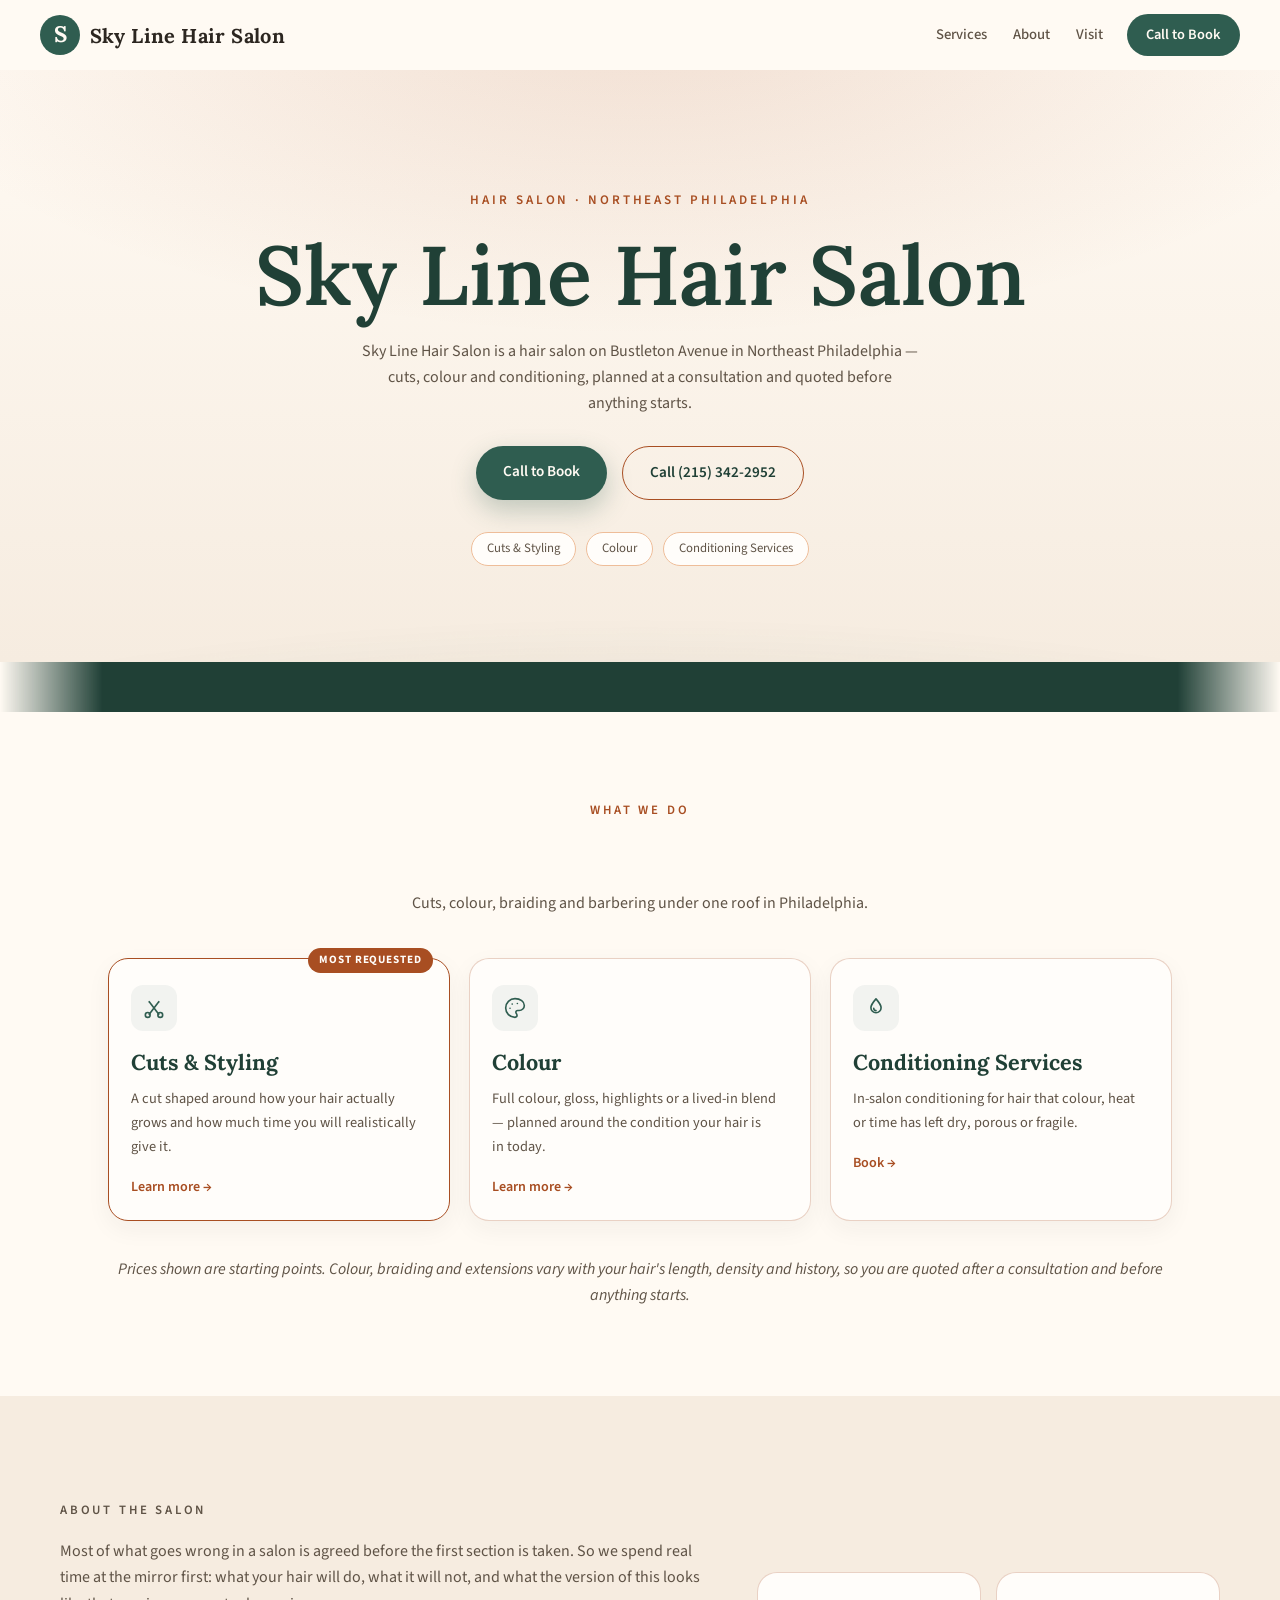
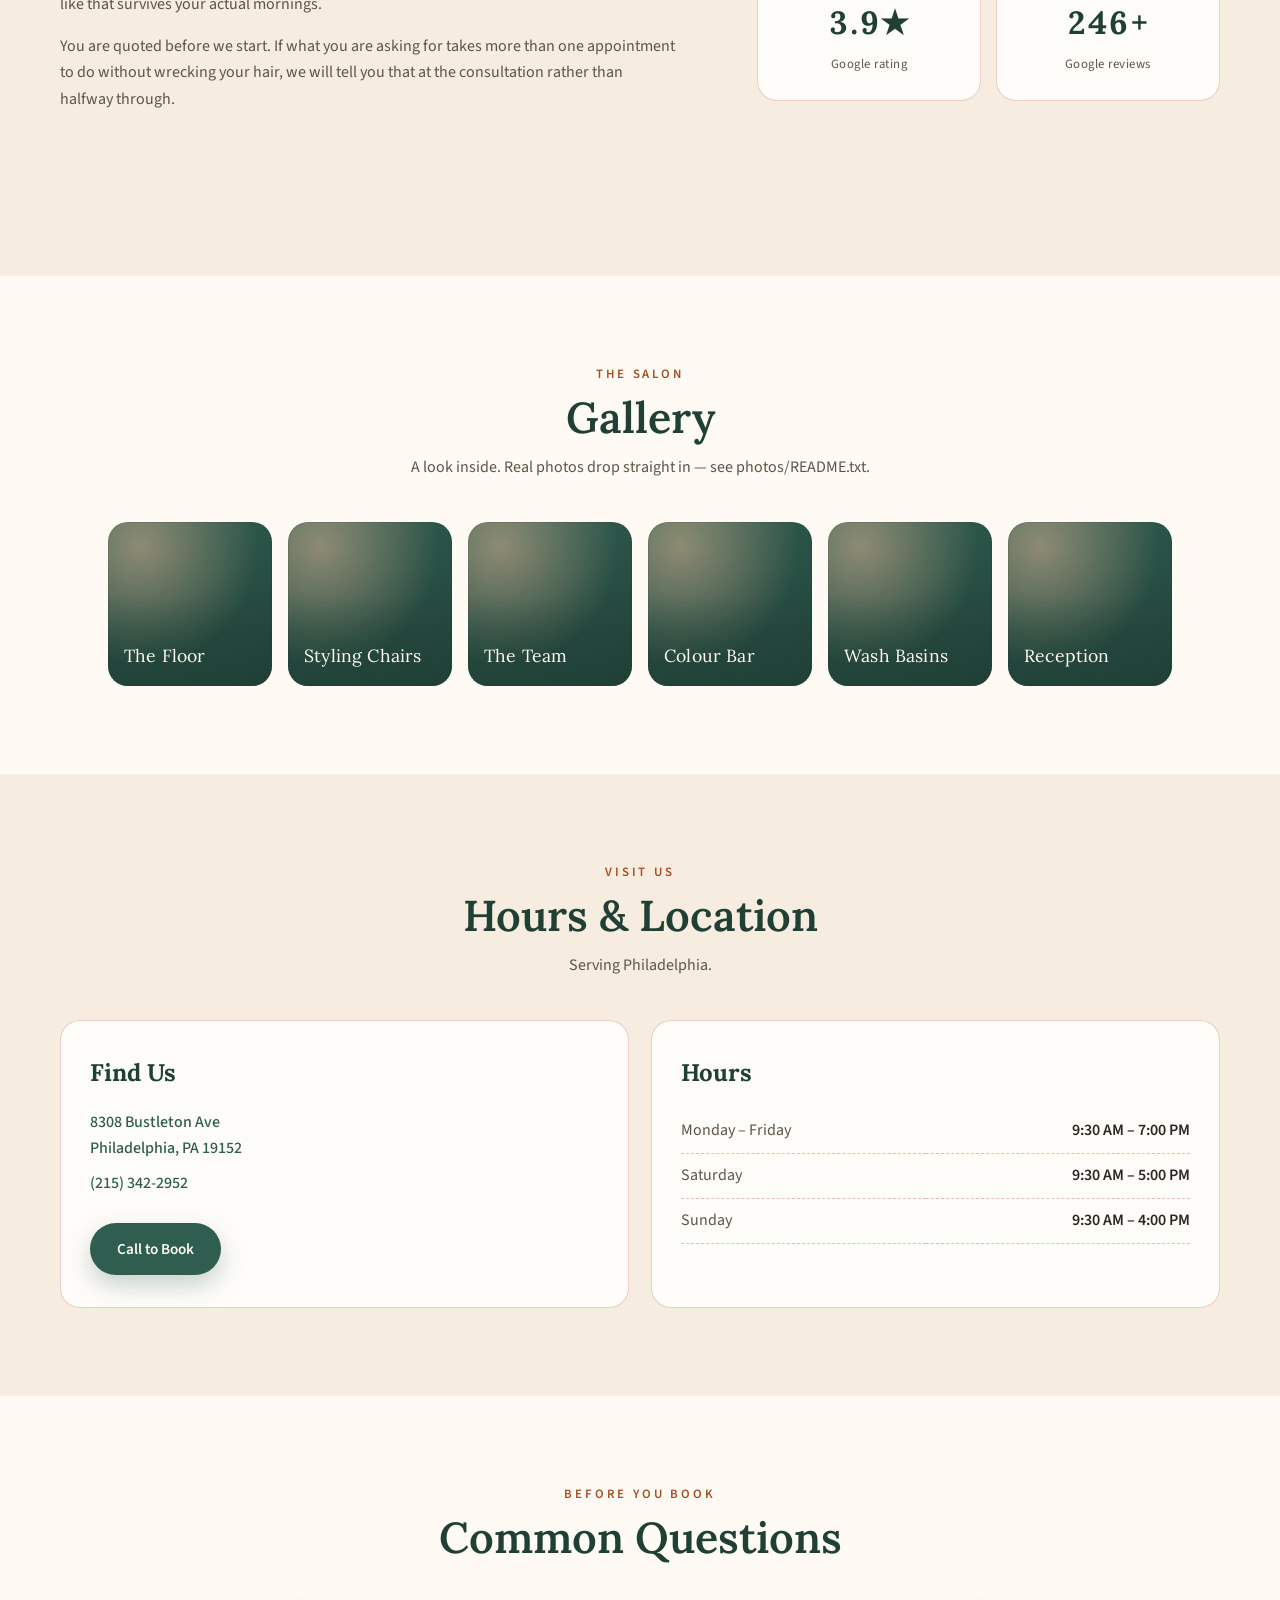
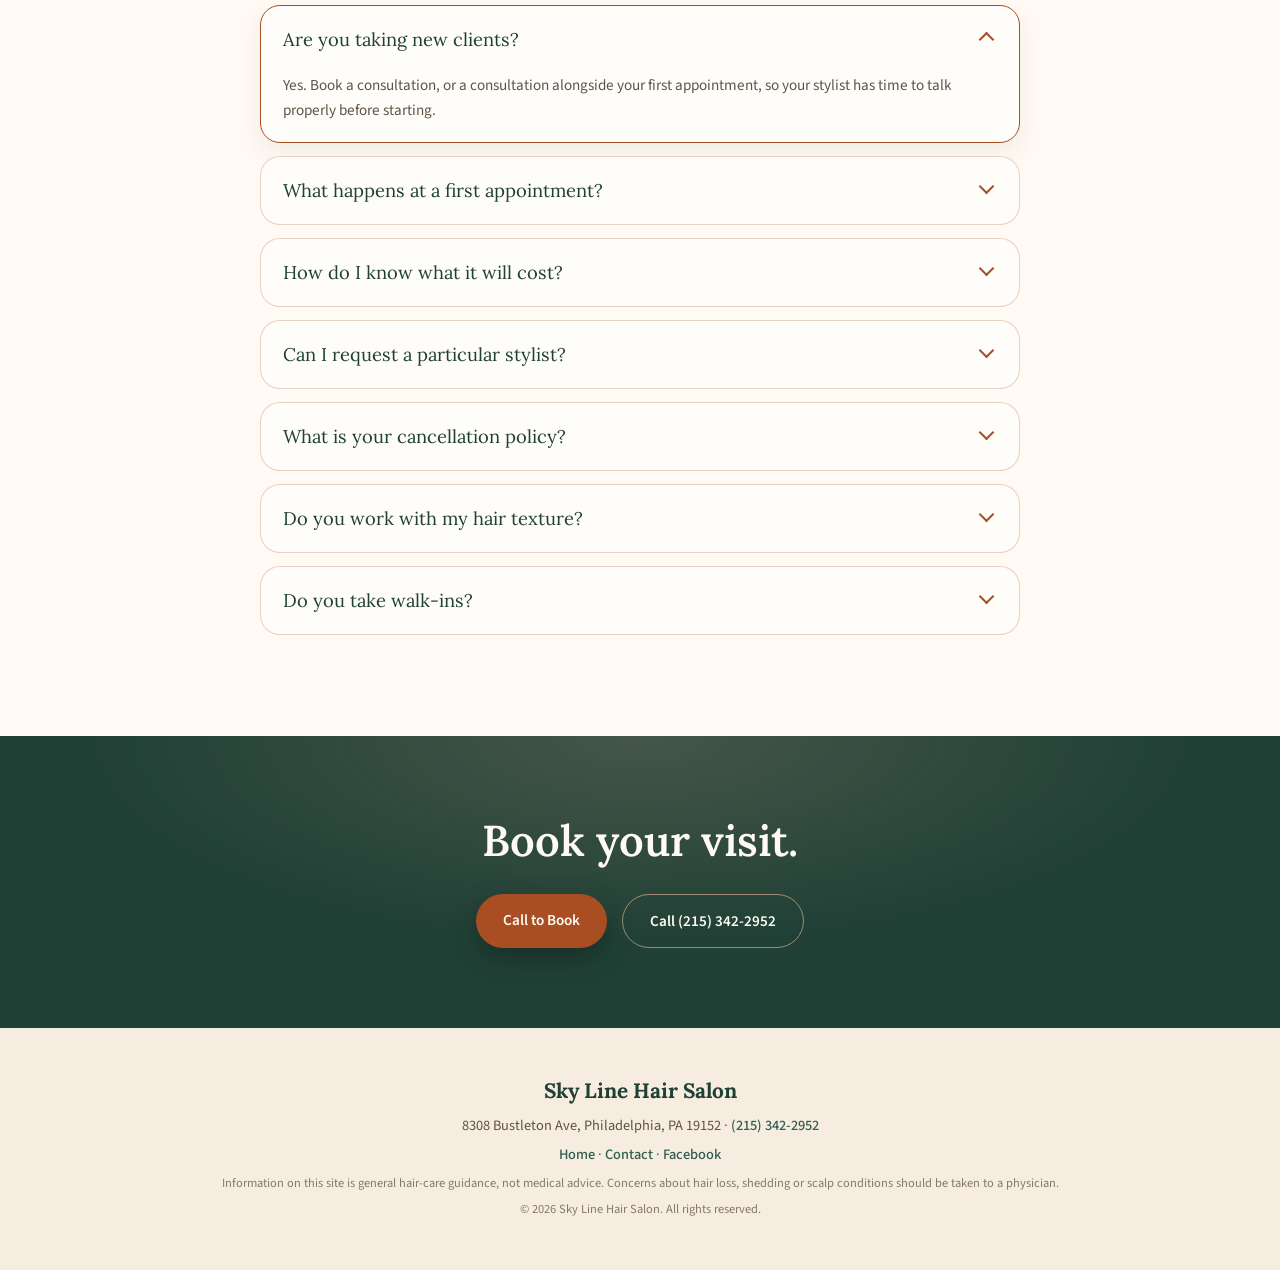
==== index.html @ 4eb21180 "site-factory: rebuild sky-line-hair-salon" ====
<!DOCTYPE html>
<html lang="en">
<head>
  <meta charset="UTF-8">
  <meta name="viewport" content="width=device-width, initial-scale=1.0">
  <meta name="description" content="Sky Line Hair Salon — hair salon in Philadelphia offering Cuts &amp; Styling, Colour, Conditioning Services. 8308 Bustleton Ave, Philadelphia. Call (215) 342-2952.">
  <meta name="robots" content="index,follow">
  <meta name="theme-color" content="#2f5d50">
  <link rel="canonical" href="https://telldakidd.github.io/sky-line-hair-salon/">
  <meta property="og:type" content="website">
  <meta property="og:site_name" content="Sky Line Hair Salon">
  <meta property="og:title" content="Sky Line Hair Salon | Hair Salon In Philadelphia">
  <meta property="og:description" content="Sky Line Hair Salon — hair salon in Philadelphia offering Cuts &amp; Styling, Colour, Conditioning Services. 8308 Bustleton Ave, Philadelphia. Call (215) 342-2952.">
  <meta property="og:url" content="https://telldakidd.github.io/sky-line-hair-salon/">
  <title>Sky Line Hair Salon | Hair Salon In Philadelphia</title>
  <link rel="preconnect" href="https://fonts.googleapis.com">
  <link rel="preconnect" href="https://fonts.gstatic.com" crossorigin>
  <link href="https://fonts.googleapis.com/css2?family=Lora:ital,wght@0,500;0,600;0,700;1,500&amp;family=Source+Sans+3:wght@400;500;600;700&amp;display=swap" rel="stylesheet">
  <link rel="stylesheet" href="styles.css">
  <script type="application/ld+json">{
  "@context": "https://schema.org",
  "@type": "HairSalon",
  "@id": "https://telldakidd.github.io/sky-line-hair-salon/#practice",
  "name": "Sky Line Hair Salon",
  "url": "https://telldakidd.github.io/sky-line-hair-salon/",
  "telephone": "(215) 342-2952",
  "priceRange": "$$",
  "currenciesAccepted": "USD",
  "address": {
    "@type": "PostalAddress",
    "streetAddress": "8308 Bustleton Ave",
    "addressLocality": "Philadelphia",
    "addressRegion": "PA",
    "postalCode": "19152",
    "addressCountry": "US"
  },
  "areaServed": [
    {
      "@type": "City",
      "name": "Philadelphia"
    }
  ],
  "openingHoursSpecification": [
    {
      "@type": "OpeningHoursSpecification",
      "dayOfWeek": [
        "Monday",
        "Tuesday",
        "Wednesday",
        "Thursday",
        "Friday"
      ],
      "opens": "09:30",
      "closes": "19:00"
    },
    {
      "@type": "OpeningHoursSpecification",
      "dayOfWeek": [
        "Saturday"
      ],
      "opens": "09:30",
      "closes": "17:00"
    },
    {
      "@type": "OpeningHoursSpecification",
      "dayOfWeek": [
        "Sunday"
      ],
      "opens": "09:30",
      "closes": "16:00"
    }
  ],
  "sameAs": [
    "https://www.facebook.com/SkyLineSalonLLC/"
  ],
  "hasOfferCatalog": {
    "@type": "OfferCatalog",
    "name": "Salon services",
    "itemListElement": [
      {
        "@type": "Offer",
        "itemOffered": {
          "@type": "Service",
          "name": "Cuts & Styling"
        }
      },
      {
        "@type": "Offer",
        "itemOffered": {
          "@type": "Service",
          "name": "Colour"
        }
      },
      {
        "@type": "Offer",
        "itemOffered": {
          "@type": "Service",
          "name": "Conditioning Services"
        }
      }
    ]
  },
  "paymentAccepted": "Cash, Credit Card"
}</script>
  <script type="application/ld+json">{
  "@context": "https://schema.org",
  "@type": "FAQPage",
  "mainEntity": [
    {
      "@type": "Question",
      "name": "Are you taking new clients?",
      "acceptedAnswer": {
        "@type": "Answer",
        "text": "Yes. Book a consultation, or a consultation alongside your first appointment, so your stylist has time to talk properly before starting."
      }
    },
    {
      "@type": "Question",
      "name": "What happens at a first appointment?",
      "acceptedAnswer": {
        "@type": "Answer",
        "text": "A consultation at the mirror before anything begins — your hair's history, what you want, what is realistic today versus across a plan, and the price. Then the service itself."
      }
    },
    {
      "@type": "Question",
      "name": "How do I know what it will cost?",
      "acceptedAnswer": {
        "@type": "Answer",
        "text": "You are quoted before the service starts, not after. Colour and extensions vary with your hair's length, density and history, which is why the quote comes after your stylist has seen it."
      }
    },
    {
      "@type": "Question",
      "name": "Can I request a particular stylist?",
      "acceptedAnswer": {
        "@type": "Answer",
        "text": "Yes, and please do. Tell us when you book. If your usual stylist is fully booked we will tell you rather than quietly move you to someone else."
      }
    },
    {
      "@type": "Question",
      "name": "What is your cancellation policy?",
      "acceptedAnswer": {
        "@type": "Answer",
        "text": "We ask for notice so the time can go to someone else — colour and braiding appointments hold a lot of hours. The specific window is confirmed when you book."
      }
    },
    {
      "@type": "Question",
      "name": "Do you work with my hair texture?",
      "acceptedAnswer": {
        "@type": "Answer",
        "text": "Tell us your texture when you book and we will match you with the right stylist for it. That is a more useful answer than a blanket yes."
      }
    },
    {
      "@type": "Question",
      "name": "Do you take walk-ins?",
      "acceptedAnswer": {
        "@type": "Answer",
        "text": "It depends on the day and the service. Booking is safest for anything longer than a cut; call and ask about walk-ins for today."
      }
    }
  ]
}</script>
</head>
<body id="top">

  <header class="site-header" data-header>
    <a class="brand" href="#top" aria-label="Sky Line Hair Salon home">
      <span class="brand-mark">S</span>
      <span class="brand-name">Sky Line Hair Salon</span>
    </a>
    <nav class="nav" data-nav aria-label="Primary navigation">
      <a href="#services">Services</a>
      <a href="#about">About</a>
      <a href="#visit">Visit</a>
    </nav>
    <a class="header-cta" href="tel:+12153422952">Call to Book</a>
    <button type="button" class="nav-toggle" data-nav-toggle aria-label="Toggle menu" aria-expanded="false">
      <span></span><span></span><span></span>
    </button>
  </header>

  <main>
    <!-- HERO -->
    <section class="hero">
      <div class="hero-glow" aria-hidden="true"></div>
      <div class="hero-inner hero-stagger">
        <p class="eyebrow">Hair Salon · Northeast Philadelphia</p>
        <h1 class="hero-title">Sky Line Hair Salon</h1>
        <p class="hero-tagline"></p>
        <p class="hero-copy">Sky Line Hair Salon is a hair salon on Bustleton Avenue in Northeast Philadelphia — cuts, colour and conditioning, planned at a consultation and quoted before anything starts.</p>
        <div class="hero-actions">
          <a class="button primary" href="tel:+12153422952">Call to Book</a>
          <a class="button secondary" href="tel:+12153422952">Call (215) 342-2952</a>
        </div>
        <ul class="hero-tags">
          <li>Cuts &amp; Styling</li>
          <li>Colour</li>
          <li>Conditioning Services</li>
        </ul>
      </div>
    </section>

    <div class="proof" aria-label="Highlights">
      <div class="proof-track">
      </div>
    </div>


    <!-- SERVICES -->
    <section class="section" id="services">
      <div class="section-head">
        <p class="kicker">What We Do</p>
        <h2>Services</h2>
        <p class="sub">Cuts, colour, braiding and barbering under one roof in Philadelphia.</p>
      </div>

      <div class="service-grid">
        <article class="service-card featured">
          <span class="tag">Most Requested</span>
          <span class="sc-icon" aria-hidden="true">
            <svg viewBox="0 0 24 24"><path d="M7.6 6.2 16.4 17.8"/><path d="M16.4 6.2 7.6 17.8"/><circle cx="6.2" cy="18.4" r="2.2"/><circle cx="17.8" cy="18.4" r="2.2"/></svg>
          </span>
          <h3>Cuts &amp; Styling</h3>
          <p>A cut shaped around how your hair actually grows and how much time you will realistically give it.</p>
          <a class="sc-book" href="cuts.html">Learn more &rarr;</a>
        </article>
        <article class="service-card">
          <span class="sc-icon" aria-hidden="true">
            <svg viewBox="0 0 24 24"><path d="M12 3.4a8.6 8.6 0 1 0 0 17.2c1.3 0 1.9-.9 1.9-1.8 0-1.3-1.1-1.8-1.1-2.9 0-.9.7-1.6 1.7-1.6h1.4a4.7 4.7 0 0 0 4.7-4.7c0-3.4-3.6-6.2-8.6-6.2Z"/><path d="M7.4 12.2h.01"/><path d="M9.4 8.4h.01"/><path d="M14.2 7.8h.01"/></svg>
          </span>
          <h3>Colour</h3>
          <p>Full colour, gloss, highlights or a lived-in blend — planned around the condition your hair is in today.</p>
          <a class="sc-book" href="color.html">Learn more &rarr;</a>
        </article>
        <article class="service-card">
          <span class="sc-icon" aria-hidden="true">
            <svg viewBox="0 0 24 24"><path d="M12 3.6c2.9 3.3 4.7 5.7 4.7 8.1a4.7 4.7 0 0 1-9.4 0c0-2.4 1.8-4.8 4.7-8.1Z"/><path d="M9.9 12.2a2.2 2.2 0 0 0 2.1 2.2"/></svg>
          </span>
          <h3>Conditioning Services</h3>
          <p>In-salon conditioning for hair that colour, heat or time has left dry, porous or fragile.</p>
          <a class="sc-book" href="tel:+12153422952">Book &rarr;</a>
        </article>
      </div>

      <p class="price-note">Prices shown are starting points. Colour, braiding and extensions vary with your hair&#39;s length, density and history, so you are quoted after a consultation and before anything starts.</p>
    </section>


    <!-- ABOUT -->
    <section class="section alt" id="about">
      <div class="about-wrap">
        <div class="about-copy">
          <p class="kicker">About the Salon</p>
          <h2></h2>
          <p>Most of what goes wrong in a salon is agreed before the first section is taken. So we spend real time at the mirror first: what your hair will do, what it will not, and what the version of this looks like that survives your actual mornings.</p>
          <p>You are quoted before we start. If what you are asking for takes more than one appointment to do without wrecking your hair, we will tell you that at the consultation rather than halfway through.</p>
          <a class="button primary" href="tel:+12153422952">Call to Book</a>
        </div>
        <ul class="about-stats">
          <li><span class="stat-num" data-count="4.2" data-decimals="1" data-suffix="★">0★</span><span class="stat-label">Google rating</span></li>
          <li><span class="stat-num" data-count="262" data-suffix="+">0+</span><span class="stat-label">Google reviews</span></li>
        </ul>
      </div>
    </section>


    <!-- GALLERY -->
    <section class="section" id="gallery">
      <div class="section-head">
        <p class="kicker">The Salon</p>
        <h2>Gallery</h2>
        <p class="sub">A look inside. Real photos drop straight in &mdash; see photos/README.txt.</p>
      </div>
      <div class="gallery-grid">
        <a class="gal" href="index.html#visit"><img src="photos/1.jpg" alt="Sky Line Hair Salon &mdash; The Floor" loading="lazy" onerror="this.closest('.gal').classList.add('no-img')"><span>The Floor</span></a>
        <a class="gal" href="index.html#visit"><img src="photos/2.jpg" alt="Sky Line Hair Salon &mdash; Styling Chairs" loading="lazy" onerror="this.closest('.gal').classList.add('no-img')"><span>Styling Chairs</span></a>
        <a class="gal" href="index.html#visit"><img src="photos/3.jpg" alt="Sky Line Hair Salon &mdash; The Team" loading="lazy" onerror="this.closest('.gal').classList.add('no-img')"><span>The Team</span></a>
        <a class="gal" href="index.html#visit"><img src="photos/4.jpg" alt="Sky Line Hair Salon &mdash; Colour Bar" loading="lazy" onerror="this.closest('.gal').classList.add('no-img')"><span>Colour Bar</span></a>
        <a class="gal" href="index.html#visit"><img src="photos/5.jpg" alt="Sky Line Hair Salon &mdash; Wash Basins" loading="lazy" onerror="this.closest('.gal').classList.add('no-img')"><span>Wash Basins</span></a>
        <a class="gal" href="index.html#visit"><img src="photos/6.jpg" alt="Sky Line Hair Salon &mdash; Reception" loading="lazy" onerror="this.closest('.gal').classList.add('no-img')"><span>Reception</span></a>
      </div>
    </section>


    <!-- VISIT -->
    <section class="section alt" id="visit">
      <div class="section-head">
        <p class="kicker">Visit Us</p>
        <h2>Hours &amp; Location</h2>
        <p class="sub">Serving Philadelphia.</p>
      </div>
      <div class="visit-wrap">
        <div class="visit-card">
          <h3>Find Us</h3>
          <p class="visit-line"><a href="https://www.google.com/maps/search/?api=1&amp;query=Sky%20Line%20Hair%20Salon%208308%20Bustleton%20Ave%20Philadelphia%20PA%2019152" target="_blank" rel="noopener">8308 Bustleton Ave<br>Philadelphia, PA 19152</a></p>
          <p class="visit-line"><a href="tel:+12153422952">(215) 342-2952</a></p>
          <a class="button primary" href="tel:+12153422952">Call to Book</a>
        </div>
        <div class="visit-card">
          <h3>Hours</h3>
          <table class="hours">
            <tr><td>Monday – Friday</td><td>9:30 AM – 7:00 PM</td></tr>
            <tr><td>Saturday</td><td>9:30 AM – 5:00 PM</td></tr>
            <tr><td>Sunday</td><td>9:30 AM – 4:00 PM</td></tr>
          </table>
        </div>
      </div>
    </section>

    <!-- FAQ -->
    <section class="section" id="faq">
      <div class="section-head">
        <p class="kicker">Before You Book</p>
        <h2>Common Questions</h2>
      </div>
      <div class="faq-list">
        <details class="faq-item" open>
          <summary>Are you taking new clients?</summary>
          <p>Yes. Book a consultation, or a consultation alongside your first appointment, so your stylist has time to talk properly before starting.</p>
        </details>
        <details class="faq-item">
          <summary>What happens at a first appointment?</summary>
          <p>A consultation at the mirror before anything begins — your hair&#39;s history, what you want, what is realistic today versus across a plan, and the price. Then the service itself.</p>
        </details>
        <details class="faq-item">
          <summary>How do I know what it will cost?</summary>
          <p>You are quoted before the service starts, not after. Colour and extensions vary with your hair&#39;s length, density and history, which is why the quote comes after your stylist has seen it.</p>
        </details>
        <details class="faq-item">
          <summary>Can I request a particular stylist?</summary>
          <p>Yes, and please do. Tell us when you book. If your usual stylist is fully booked we will tell you rather than quietly move you to someone else.</p>
        </details>
        <details class="faq-item">
          <summary>What is your cancellation policy?</summary>
          <p>We ask for notice so the time can go to someone else — colour and braiding appointments hold a lot of hours. The specific window is confirmed when you book.</p>
        </details>
        <details class="faq-item">
          <summary>Do you work with my hair texture?</summary>
          <p>Tell us your texture when you book and we will match you with the right stylist for it. That is a more useful answer than a blanket yes.</p>
        </details>
        <details class="faq-item">
          <summary>Do you take walk-ins?</summary>
          <p>It depends on the day and the service. Booking is safest for anything longer than a cut; call and ask about walk-ins for today.</p>
        </details>
      </div>
    </section>

    <section class="cta-band" id="book">
      <h2>Book your visit.</h2>
      <p></p>
      <div class="hero-actions">
        <a class="button primary light" href="tel:+12153422952">Call to Book</a>
        <a class="button ghost" href="tel:+12153422952">Call (215) 342-2952</a>
      </div>
    </section>
  </main>

  <footer class="site-footer">
    <p class="foot-brand">Sky Line Hair Salon</p>
    <p>8308 Bustleton Ave, Philadelphia, PA 19152 &middot; <a href="tel:+12153422952">(215) 342-2952</a></p>
    <p>
      <a href="index.html">Home</a> &middot;       <a href="contact.html">Contact</a> &middot;       <a href="https://www.facebook.com/SkyLineSalonLLC/" target="_blank" rel="noopener">Facebook</a>    </p>
    <p class="fineprint">Information on this site is general hair-care guidance, not medical advice. Concerns about hair loss, shedding or scalp conditions should be taken to a physician.</p>
    <p class="fineprint">&copy; <span data-year>2026</span> Sky Line Hair Salon. All rights reserved.</p>
  </footer>

  <script src="script.js"></script>
</body>
</html>
---- styles.css ----
/* ===== site-factory shared stylesheet =====
   Derived from najalabee-medspa/styles.css by tools/extract_css.py.
   Do not hand-edit: re-run the extractor, or add rules to _dental.css instead. */
:root {
  --bg: #fffaf3;
  --bg-alt: #f6ece0;
  --ink: #2c2620;
  --ink-soft: #5f5346;
  --brand: #2f5d50;
  --brand-deep: #204036;
  --accent: #a84e22;
  --accent-soft: #eebd99;
  --surface: #fffdfa;
  --radius: 20px;
  --bg-rgb: 255, 250, 243;
  --bg-alt-rgb: 246, 236, 224;
  --brand-rgb: 47, 93, 80;
  --brand-deep-rgb: 32, 64, 54;
  --accent-rgb: 168, 78, 34;
  --accent-soft-rgb: 238, 189, 153;
  --shadow-rgb: 44, 38, 32;
  --heading: #204036;
  --on-brand: #fffaf3;
  --on-brand-deep: #fffaf3;
  --on-accent: #fffaf3;
  --shadow: 0 18px 50px rgba(44, 38, 32, 0.10);
  --font-display: "Lora", Georgia, serif;
  --font-body: "Source Sans 3", -apple-system, sans-serif;
}

* { margin: 0; padding: 0; box-sizing: border-box; }
html { scroll-behavior: smooth; }

body {
  font-family: var(--font-body);
  background: var(--bg);
  color: var(--ink);
  line-height: 1.65;
  -webkit-font-smoothing: antialiased;
  -moz-osx-font-smoothing: grayscale;
  overflow-x: clip;
}

img { max-width: 100%; display: block; }
a { color: inherit; }

h1, h2, h3, .hero-title { text-wrap: balance; }
p { text-wrap: pretty; }

/* ---------- Header ---------- */
.site-header {
  position: sticky; top: 0; z-index: 50;
  display: flex; align-items: center; gap: 1.5rem;
  padding: 0.9rem clamp(1rem, 4vw, 2.5rem);
  background: rgba(var(--bg-rgb), 0.9);
  -webkit-backdrop-filter: blur(10px);
  backdrop-filter: blur(10px);
  transition: box-shadow 0.25s ease, background 0.25s ease;
}
.site-header.scrolled { box-shadow: 0 6px 24px rgba(var(--shadow-rgb), 0.09); }

.brand { display: flex; align-items: center; gap: 0.6rem; text-decoration: none; }
.brand-mark {
  display: grid; place-items: center;
  width: 40px; height: 40px; border-radius: 50%;
  background: var(--brand); color: var(--on-brand);
  font-family: var(--font-display); font-weight: 700; font-size: 1.4rem;
  padding-bottom: 2px;
}
.brand-name {
  font-family: var(--font-display);
  font-weight: 700; font-size: 1.25rem; letter-spacing: 0.02em;
}
.brand-name em { font-style: italic; color: var(--accent); }

.nav { display: flex; gap: 1.6rem; margin-left: auto; }
.nav a {
  text-decoration: none; font-size: 0.92rem; font-weight: 500;
  color: var(--ink-soft); transition: color 0.2s;
}
.nav a:hover { color: var(--brand); }

.header-cta {
  padding: 0.55rem 1.2rem; border-radius: 999px;
  background: var(--brand); color: var(--on-brand);
  text-decoration: none; font-size: 0.9rem; font-weight: 600;
  transition: background 0.2s, transform 0.2s;
}
.header-cta:hover { background: var(--brand-deep); transform: translateY(-1px); }

.nav-toggle { display: none; background: none; border: 0; cursor: pointer; padding: 6px; }
.nav-toggle span {
  display: block; width: 22px; height: 2px; margin: 5px 0;
  background: var(--ink); border-radius: 2px; transition: 0.25s;
}

/* ---------- Hero ---------- */
.hero {
  position: relative; overflow: hidden;
  padding: clamp(4rem, 10vw, 7.5rem) 1.25rem clamp(3.5rem, 8vw, 6rem);
  text-align: center;
  background:
    radial-gradient(1200px 500px at 50% -10%, rgba(var(--accent-rgb), 0.16), transparent 65%),
    linear-gradient(180deg, var(--bg) 0%, var(--bg-alt) 100%);
}
.hero-glow {
  position: absolute; inset: auto -20% -60% -20%; height: 400px;
  background: radial-gradient(closest-side, rgba(var(--brand-rgb), 0.12), transparent);
  pointer-events: none; will-change: transform;
  animation: glowDrift 14s ease-in-out infinite alternate;
}
@keyframes glowDrift {
  from { transform: translate3d(-3%, 0, 0) scale(1); }
  to   { transform: translate3d(3%, -4%, 0) scale(1.08); }
}
.hero-inner { position: relative; max-width: 780px; margin: 0 auto; }

.eyebrow {
  font-size: 0.82rem; letter-spacing: 0.22em; text-transform: uppercase;
  color: var(--accent); font-weight: 600; margin-bottom: 1.2rem;
}
.hero-title {
  font-family: var(--font-display);
  font-size: clamp(2.9rem, 8vw, 5.2rem);
  font-weight: 600; line-height: 1.05; color: var(--heading);
}
.hero-title .script { font-style: italic; color: var(--accent); font-weight: 500; }
.hero-tagline {
  font-family: var(--font-display); font-style: italic;
  font-size: clamp(1.25rem, 3vw, 1.7rem); color: var(--ink-soft);
  margin-top: 0.6rem;
}
.hero-copy { max-width: 560px; margin: 1.2rem auto 0; color: var(--ink-soft); }

.hero-actions {
  display: flex; gap: 0.9rem; justify-content: center; flex-wrap: wrap;
  margin-top: 1.8rem;
}
.button {
  display: inline-block; padding: 0.85rem 1.7rem; border-radius: 999px;
  text-decoration: none; font-weight: 600; font-size: 0.95rem;
  transition: transform 0.2s cubic-bezier(0.2, 0, 0, 1), box-shadow 0.2s ease, background 0.2s ease;
}
.button:active { transform: scale(0.96); }
.button.primary {
  background: var(--brand); color: var(--on-brand);
  box-shadow: 0 10px 26px rgba(var(--brand-rgb), 0.28);
}
.button.primary:hover { background: var(--brand-deep); transform: translateY(-2px); box-shadow: 0 16px 34px rgba(var(--brand-rgb), 0.34); }
.button.primary:active { transform: scale(0.96); }
.button.primary.light { background: var(--accent); color: var(--on-accent); box-shadow: 0 10px 26px rgba(0,0,0,0.25); }
.button.primary.light:hover { background: var(--accent-soft); }
.button.secondary {
  border: 1.5px solid var(--accent); color: var(--heading); background: transparent;
}
.button.secondary:hover { background: rgba(var(--accent-rgb), 0.12); transform: translateY(-2px); }
.button.ghost { border: 1.5px solid rgba(var(--accent-soft-rgb), 0.6); color: var(--on-brand-deep); }
.button.ghost:hover { background: rgba(var(--accent-soft-rgb), 0.14); }

.hero-tags {
  display: flex; gap: 0.6rem; justify-content: center; flex-wrap: wrap;
  list-style: none; margin-top: 2rem;
}
.hero-tags li {
  padding: 0.35rem 0.95rem; border-radius: 999px; font-size: 0.8rem;
  background: var(--surface); border: 1px solid var(--accent-soft); color: var(--ink-soft);
  transition: transform 0.2s ease, box-shadow 0.2s ease, border-color 0.2s ease;
}
.hero-tags li:hover {
  transform: translateY(-2px);
  border-color: var(--accent);
  box-shadow: 0 6px 16px rgba(var(--accent-rgb), 0.2);
}

/* Staggered hero entrance */
.hero-stagger > * {
  opacity: 0;
  transform: translateY(22px);
  animation: heroIn 0.9s cubic-bezier(0.2, 0, 0, 1) forwards;
}
.hero-stagger > .eyebrow      { animation-delay: 0.05s; }
.hero-stagger > .hero-title   { animation-delay: 0.15s; }
.hero-stagger > .hero-tagline { animation-delay: 0.28s; }
.hero-stagger > .hero-copy    { animation-delay: 0.40s; }
.hero-stagger > .hero-actions { animation-delay: 0.52s; }
.hero-stagger > .hero-tags    { animation-delay: 0.64s; }
@keyframes heroIn {
  to { opacity: 1; transform: none; }
}

/* ---------- Proof marquee ---------- */
.proof {
  overflow: hidden; white-space: nowrap;
  padding: 0.85rem 0; background: var(--brand-deep); color: var(--accent-soft);
  font-size: 0.85rem; letter-spacing: 0.06em;
  -webkit-mask-image: linear-gradient(90deg, transparent, #000 8%, #000 92%, transparent);
  mask-image: linear-gradient(90deg, transparent, #000 8%, #000 92%, transparent);
}
.proof-track {
  display: inline-flex; gap: 2.5rem; padding-left: 2.5rem;
  will-change: transform;
  animation: marquee 32s linear infinite;
}
.proof:hover .proof-track { animation-play-state: paused; }
.proof-track span { flex: 0 0 auto; }
.proof-track .dot { color: var(--accent); opacity: 0.6; }
@keyframes marquee {
  from { transform: translate3d(0, 0, 0); }
  to   { transform: translate3d(-50%, 0, 0); }
}

/* ---------- Sections ---------- */
.section { padding: clamp(3.5rem, 8vw, 5.5rem) clamp(1.25rem, 5vw, 3rem); max-width: 1160px; margin: 0 auto; }
.section.alt { max-width: none; background: var(--bg-alt); }
.section.alt > * { max-width: 1160px; margin-left: auto; margin-right: auto; }

.section-head { text-align: center; max-width: 640px; margin: 0 auto 2.6rem; }
.kicker {
  font-size: 0.8rem; letter-spacing: 0.22em; text-transform: uppercase;
  color: var(--accent); font-weight: 600; margin-bottom: 0.5rem;
}
.section-head h2, .about-copy h2, .cta-band h2 {
  font-family: var(--font-display); font-weight: 600;
  font-size: clamp(1.9rem, 4.5vw, 2.7rem); color: var(--heading); line-height: 1.15;
}
.section-head .sub { margin-top: 0.7rem; color: var(--ink-soft); }

/* ---------- Services ---------- */
.service-grid {
  display: grid; gap: 1.2rem;
  grid-template-columns: repeat(auto-fit, minmax(240px, 1fr));
}
.service-card {
  position: relative; background: var(--surface); border-radius: var(--radius);
  border: 1px solid rgba(var(--accent-rgb), 0.25);
  padding: 1.6rem 1.4rem 1.3rem; box-shadow: 0 8px 24px rgba(var(--shadow-rgb), 0.05);
  transition: transform 0.22s ease, box-shadow 0.22s ease;
}
.service-card {
  transition: transform 0.28s cubic-bezier(0.2, 0, 0, 1), box-shadow 0.28s ease, border-color 0.28s ease;
}
.service-card:hover {
  transform: translateY(-6px);
  box-shadow: 0 22px 48px rgba(var(--shadow-rgb), 0.13);
  border-color: var(--accent);
}
.service-card.featured { border: 1.5px solid var(--accent); }
.service-card .tag {
  position: absolute; top: -11px; right: 16px;
  background: var(--accent); color: var(--surface);
  font-size: 0.7rem; font-weight: 700; letter-spacing: 0.08em; text-transform: uppercase;
  padding: 0.2rem 0.7rem; border-radius: 999px;
}
.sc-icon {
  display: inline-flex; margin-bottom: 0.9rem;
  width: 46px; height: 46px; border-radius: 12px;
  align-items: center; justify-content: center;
  background: rgba(var(--brand-rgb), 0.06);
  transition: transform 0.28s cubic-bezier(0.2, 0, 0, 1), background 0.28s ease;
}
.sc-icon svg {
  width: 26px; height: 26px;
  fill: none; stroke: var(--brand); stroke-width: 1.5;
  stroke-linecap: round; stroke-linejoin: round;
}
.service-card:hover .sc-icon { background: rgba(var(--accent-rgb), 0.14); transform: translateY(-2px); }
.service-card:hover .sc-icon svg { stroke: var(--accent); }
.service-card h3 { font-family: var(--font-display); font-size: 1.35rem; color: var(--heading); }
.service-card p { font-size: 0.9rem; color: var(--ink-soft); margin: 0.4rem 0 0.9rem; }
.sc-book {
  font-size: 0.88rem; font-weight: 600; color: var(--accent); text-decoration: none;
}
.sc-book:hover { color: var(--brand); }

.price-note { text-align: center; margin-top: 2.2rem; color: var(--ink-soft); font-style: italic; }

/* ---------- About ---------- */
.about-wrap {
  display: grid; grid-template-columns: 1.4fr 1fr; gap: 3rem; align-items: center;
}
.about-copy p { color: var(--ink-soft); margin: 1rem 0; }
.about-copy .button { margin-top: 0.5rem; }
.about-stats {
  list-style: none; display: grid; grid-template-columns: 1fr 1fr; gap: 1rem;
}
.about-stats li {
  background: var(--surface); border-radius: var(--radius); text-align: center;
  padding: 1.5rem 1rem; border: 1px solid rgba(var(--accent-rgb), 0.25);
}
.stat-num {
  display: block; font-family: var(--font-display); font-weight: 700;
  font-size: 2rem; color: var(--heading);
  font-variant-numeric: tabular-nums; font-feature-settings: "tnum";
}
.stat-label { font-size: 0.8rem; color: var(--ink-soft); letter-spacing: 0.04em; }

/* ---------- Gallery ---------- */
.gallery-grid {
  display: grid; gap: 1rem;
  grid-template-columns: repeat(auto-fit, minmax(160px, 1fr));
}
.gal {
  position: relative; display: grid; place-items: end start;
  aspect-ratio: 1; border-radius: var(--radius); overflow: hidden;
  text-decoration: none; padding: 1rem;
  outline: 1px solid rgba(0, 0, 0, 0.08); outline-offset: -1px;
  background: linear-gradient(160deg, var(--brand) 0%, var(--brand-deep) 100%);
  transition: transform 0.3s cubic-bezier(0.2, 0, 0, 1), box-shadow 0.3s ease;
}
.gal img {
  position: absolute; inset: 0; width: 100%; height: 100%;
  object-fit: cover; z-index: 0;
  transition: transform 0.5s cubic-bezier(0.2, 0, 0, 1);
}
.gal:hover img { transform: scale(1.05); }
/* Scrim keeps the label legible over a real photo */
.gal::before {
  content: ""; position: absolute; inset: 0; z-index: 1; pointer-events: none;
  background: linear-gradient(0deg, rgba(var(--brand-deep-rgb), 0.55), transparent 55%);
}
/* Placeholder look when the photo file is missing */
.gal.no-img {
  background:
    radial-gradient(120% 120% at 20% 15%, rgba(var(--accent-soft-rgb), 0.5), transparent 60%),
    linear-gradient(160deg, var(--brand) 0%, var(--brand-deep) 100%);
}
.gal.no-img img { display: none; }
.gal:hover { transform: translateY(-6px); box-shadow: 0 20px 44px rgba(var(--brand-deep-rgb), 0.28); }
.gal span {
  position: relative; z-index: 2;
  font-family: var(--font-display); font-size: 1.1rem; letter-spacing: 0.01em;
  color: var(--on-brand);
}
.gallery-cta { text-align: center; margin-top: 2rem; }

/* ---------- Reviews ---------- */
.review-links {
  display: grid; gap: 1.2rem;
  grid-template-columns: repeat(auto-fit, minmax(200px, 1fr));
  max-width: 780px; margin: 0 auto;
}
.review-card {
  display: flex; flex-direction: column; align-items: center; gap: 0.5rem;
  background: var(--surface); border-radius: var(--radius);
  border: 1px solid rgba(var(--accent-rgb), 0.25); padding: 1.8rem 1.4rem;
  text-decoration: none; text-align: center;
  transition: transform 0.26s cubic-bezier(0.2, 0, 0, 1), box-shadow 0.26s ease, border-color 0.26s ease;
}
.review-card:hover { transform: translateY(-5px); box-shadow: var(--shadow); border-color: var(--accent); }
.rl-stars { color: var(--accent); letter-spacing: 0.12em; font-size: 1.05rem; }
.rl-name { font-family: var(--font-display); font-size: 1.3rem; color: var(--heading); font-weight: 600; }
.rl-cta { font-size: 0.85rem; font-weight: 600; color: var(--ink-soft); }
.review-card:hover .rl-cta { color: var(--brand); }

/* ---------- Visit ---------- */
.visit-wrap { display: grid; grid-template-columns: 1fr 1fr; gap: 1.4rem; }
.visit-card {
  background: var(--surface); border-radius: var(--radius);
  border: 1px solid rgba(var(--accent-rgb), 0.25); padding: 2rem 1.8rem;
}
.visit-card h3 { font-family: var(--font-display); font-size: 1.5rem; color: var(--heading); margin-bottom: 1rem; }
.visit-line { margin: 0.55rem 0; color: var(--ink-soft); }
.visit-line a { color: var(--brand); text-decoration: none; font-weight: 500; }
.visit-line a:hover { text-decoration: underline; }
.visit-card .button { margin-top: 1.1rem; }
.hours { width: 100%; border-collapse: collapse; }
.hours td { padding: 0.55rem 0; border-bottom: 1px dashed rgba(var(--accent-rgb), 0.35); color: var(--ink-soft); }
.hours td:last-child { text-align: right; font-weight: 600; color: var(--ink); }
.visit-note { margin-top: 1rem; font-size: 0.85rem; font-style: italic; color: var(--ink-soft); }

/* ---------- CTA band ---------- */
.cta-band {
  text-align: center; padding: clamp(3.5rem, 8vw, 5rem) 1.25rem;
  background:
    radial-gradient(800px 300px at 50% 0%, rgba(var(--accent-soft-rgb), 0.18), transparent 70%),
    var(--brand-deep);
  color: var(--on-brand-deep);
}
.cta-band h2 { color: var(--on-brand-deep); }
.cta-band p { color: var(--accent-soft); margin: 0.6rem 0 1.6rem; font-style: italic; }

/* ---------- Footer ---------- */
.site-footer {
  text-align: center; padding: 2.5rem 1.25rem 2.8rem;
  background: var(--bg-alt); color: var(--ink-soft); font-size: 0.9rem;
}
.foot-brand { font-family: var(--font-display); font-size: 1.3rem; font-weight: 700; color: var(--heading); }
.foot-brand em { font-style: italic; color: var(--accent); }
.site-footer a { color: var(--brand); text-decoration: none; font-weight: 500; }
.site-footer a:hover { text-decoration: underline; }
.site-footer p { margin: 0.35rem 0; }
.fineprint { margin-top: 1rem; font-size: 0.78rem; opacity: 0.75; }

/* ---------- Reveal animation ---------- */
.reveal {
  opacity: 0; transform: translateY(18px);
  transition: opacity 0.6s ease, transform 0.6s cubic-bezier(0.2, 0, 0, 1);
  transition-delay: calc(var(--i, 0) * 70ms);
  will-change: transform, opacity;
}
.reveal.in { opacity: 1; transform: none; }

/* ---------- Reduced motion ---------- */
@media (prefers-reduced-motion: reduce) {
  * { animation-duration: 0.001ms !important; animation-iteration-count: 1 !important; }
  .reveal { opacity: 1; transform: none; transition: none; }
  .hero-stagger > * { opacity: 1; transform: none; animation: none; }
  .proof-track { animation: none; }
  .hero-glow { animation: none; }
  html { scroll-behavior: auto; }
}

/* ---------- Mobile ---------- */
@media (max-width: 760px) {
  .nav {
    position: absolute; top: 100%; left: 0; right: 0;
    flex-direction: column; gap: 0; display: none;
    background: var(--bg); box-shadow: 0 18px 30px rgba(var(--shadow-rgb), 0.12);
  }
  .nav a { padding: 0.9rem 1.5rem; border-top: 1px solid rgba(var(--accent-rgb), 0.2); }
  .site-header.nav-open .nav { display: flex; }
  .nav-toggle { display: block; margin-left: auto; }
  .header-cta { margin-left: auto; }
  .nav-toggle { margin-left: 0; }

  .about-wrap, .visit-wrap { grid-template-columns: 1fr; }
  .proof { gap: 1.1rem; font-size: 0.78rem; }
}

/* ===== Dental additions =====
   Appended to the shared sheet. Everything above this line is derived from the
   live najalabee-medspa stylesheet and must not be edited here. */

/* ---------- Breadcrumb ---------- */
.breadcrumb {
  max-width: 1160px; margin: 0 auto; padding: 1.1rem clamp(1.25rem, 5vw, 3rem) 0;
  font-size: 0.84rem; color: var(--ink-soft);
}
.breadcrumb a { color: var(--brand); text-decoration: none; font-weight: 500; }
.breadcrumb a:hover { text-decoration: underline; }
.breadcrumb span { opacity: 0.55; margin: 0 0.45rem; }

/* ---------- Sub-page hero ---------- */
.page-hero {
  position: relative; overflow: hidden; text-align: center;
  padding: clamp(2.6rem, 6vw, 4.2rem) 1.25rem clamp(2.2rem, 5vw, 3.4rem);
  background:
    radial-gradient(900px 400px at 50% -20%, rgba(var(--accent-rgb), 0.14), transparent 65%),
    linear-gradient(180deg, var(--bg) 0%, var(--bg-alt) 100%);
}
.page-hero-inner { position: relative; max-width: 720px; margin: 0 auto; }
.page-hero h1 {
  font-family: var(--font-display); font-weight: 600; line-height: 1.1;
  font-size: clamp(2.1rem, 5.5vw, 3.4rem); color: var(--heading);
}
.page-hero .lede { margin-top: 0.9rem; color: var(--ink-soft); }
.page-hero .hero-actions { margin-top: 1.5rem; }
.page-price {
  display: inline-block; margin-top: 1rem; padding: 0.35rem 1rem;
  border-radius: 999px; border: 1px solid var(--accent);
  font-size: 0.85rem; font-weight: 600; color: var(--heading);
  background: rgba(var(--accent-rgb), 0.1);
}

/* ---------- New-patient offer band ---------- */
.offer-band {
  display: grid; gap: 1.4rem; align-items: center;
  grid-template-columns: auto 1fr auto;
  max-width: 1000px; margin: 0 auto;
  background: var(--surface); border-radius: var(--radius);
  border: 1.5px solid var(--accent);
  padding: 1.8rem clamp(1.4rem, 4vw, 2.4rem);
  box-shadow: 0 18px 44px rgba(var(--shadow-rgb), 0.09);
}
.offer-price {
  font-family: var(--font-display); font-weight: 700; line-height: 1;
  font-size: clamp(2.4rem, 6vw, 3.4rem); color: var(--heading);
  font-variant-numeric: tabular-nums;
}
.offer-was {
  display: block; margin-top: 0.3rem; font-family: var(--font-body);
  font-size: 0.85rem; font-weight: 500; color: var(--ink-soft);
  text-decoration: line-through; opacity: 0.8;
}
.offer-body h3 { font-family: var(--font-display); font-size: 1.5rem; color: var(--heading); }
.offer-body p { color: var(--ink-soft); margin-top: 0.35rem; }
.offer-fine {
  display: block; margin-top: 0.7rem; font-size: 0.76rem;
  color: var(--ink-soft); opacity: 0.85; font-style: italic;
}

/* ---------- Insurance ---------- */
.insurance-grid {
  display: flex; flex-wrap: wrap; gap: 0.6rem; justify-content: center;
  max-width: 900px; margin: 0 auto;
}
.ins-chip {
  padding: 0.5rem 1.1rem; border-radius: 999px; font-size: 0.88rem; font-weight: 500;
  background: var(--surface); border: 1px solid rgba(var(--accent-rgb), 0.35);
  color: var(--ink-soft);
  transition: transform 0.2s ease, border-color 0.2s ease, box-shadow 0.2s ease;
}
.ins-chip:hover {
  transform: translateY(-2px); border-color: var(--accent);
  box-shadow: 0 6px 16px rgba(var(--accent-rgb), 0.2);
}
.ins-note { text-align: center; margin-top: 1.6rem; color: var(--ink-soft); }

.plan-card {
  max-width: 520px; margin: 2.4rem auto 0; text-align: center;
  background: var(--surface); border-radius: var(--radius);
  border: 1.5px solid var(--accent); padding: 2rem 1.8rem;
}
.plan-card h3 { font-family: var(--font-display); font-size: 1.6rem; color: var(--heading); }
.plan-price {
  display: block; margin: 0.6rem 0 1rem;
  font-family: var(--font-display); font-weight: 700; font-size: 2.2rem;
  color: var(--brand); font-variant-numeric: tabular-nums;
}
.plan-list { list-style: none; text-align: left; max-width: 320px; margin: 0 auto; }
.plan-list li {
  position: relative; padding: 0.45rem 0 0.45rem 1.6rem; color: var(--ink-soft);
  border-bottom: 1px dashed rgba(var(--accent-rgb), 0.3);
}
.plan-list li::before {
  content: ""; position: absolute; left: 0; top: 1rem;
  width: 9px; height: 5px; border-left: 2px solid var(--accent);
  border-bottom: 2px solid var(--accent); transform: rotate(-45deg);
}
.finance-list {
  list-style: none; display: flex; flex-wrap: wrap; gap: 0.55rem;
  justify-content: center; margin-top: 1.6rem;
}
.finance-list li {
  padding: 0.3rem 0.9rem; border-radius: 999px; font-size: 0.8rem;
  border: 1px solid rgba(var(--accent-rgb), 0.35); color: var(--ink-soft);
}

/* ---------- Treatment page body ---------- */
.tx-body { display: grid; grid-template-columns: 1.5fr 1fr; gap: 3rem; align-items: start; }
.tx-body h2 {
  font-family: var(--font-display); font-weight: 600;
  font-size: clamp(1.5rem, 3.4vw, 2rem); color: var(--heading);
  margin-top: 2rem;
}
.tx-body h2:first-child { margin-top: 0; }
.tx-body p { color: var(--ink-soft); margin-top: 0.8rem; }
.tx-list { list-style: none; margin-top: 1rem; }
.tx-list li {
  position: relative; padding: 0.4rem 0 0.4rem 1.6rem; color: var(--ink-soft);
}
.tx-list li::before {
  content: ""; position: absolute; left: 0; top: 0.95rem;
  width: 9px; height: 5px; border-left: 2px solid var(--accent);
  border-bottom: 2px solid var(--accent); transform: rotate(-45deg);
}

.tx-steps { list-style: none; counter-reset: step; margin-top: 1.2rem; }
.tx-step {
  counter-increment: step; position: relative; padding: 0 0 1.4rem 3.2rem;
  border-left: 1px dashed rgba(var(--accent-rgb), 0.4); margin-left: 1.1rem;
}
.tx-step:last-child { border-left-color: transparent; padding-bottom: 0; }
.tx-step::before {
  content: counter(step);
  position: absolute; left: -1.15rem; top: -0.1rem;
  display: grid; place-items: center; width: 2.3rem; height: 2.3rem;
  border-radius: 50%; background: var(--brand); color: var(--on-brand);
  font-family: var(--font-display); font-weight: 700; font-size: 1.05rem;
}
.tx-step strong { display: block; color: var(--heading); font-size: 1.02rem; }
.tx-step span { color: var(--ink-soft); font-size: 0.92rem; }

.tx-aside { position: sticky; top: 5.5rem; display: grid; gap: 1.2rem; }
.tx-aside .visit-card { padding: 1.7rem 1.5rem; }

/* ---------- FAQ ---------- */
.faq-list { max-width: 760px; margin: 0 auto; }
details.faq-item {
  background: var(--surface); border-radius: var(--radius);
  border: 1px solid rgba(var(--accent-rgb), 0.25);
  padding: 0 1.4rem; margin-bottom: 0.8rem;
  transition: border-color 0.22s ease, box-shadow 0.22s ease;
}
details.faq-item[open] { border-color: var(--accent); box-shadow: 0 10px 28px rgba(var(--shadow-rgb), 0.07); }
details.faq-item summary {
  list-style: none; cursor: pointer; position: relative;
  padding: 1.15rem 2.2rem 1.15rem 0;
  font-family: var(--font-display); font-size: 1.15rem; color: var(--heading);
}
details.faq-item summary::-webkit-details-marker { display: none; }
details.faq-item summary::after {
  content: ""; position: absolute; right: 0.3rem; top: 1.5rem;
  width: 9px; height: 9px; border-right: 2px solid var(--accent);
  border-bottom: 2px solid var(--accent); transform: rotate(45deg);
  transition: transform 0.22s ease;
}
details.faq-item[open] summary::after { transform: rotate(-135deg); top: 1.75rem; }
details.faq-item p { padding-bottom: 1.2rem; color: var(--ink-soft); font-size: 0.95rem; }

/* ---------- Team ---------- */
.team-grid {
  display: grid; gap: 1.2rem;
  grid-template-columns: repeat(auto-fit, minmax(240px, 1fr));
  max-width: 900px; margin: 0 auto;
}
.doc-card {
  background: var(--surface); border-radius: var(--radius); text-align: center;
  border: 1px solid rgba(var(--accent-rgb), 0.25); padding: 2rem 1.5rem;
}
.doc-photo {
  width: 96px; height: 96px; border-radius: 50%; margin: 0 auto 1rem;
  object-fit: cover; background: rgba(var(--brand-rgb), 0.1);
}
.doc-card h3 { font-family: var(--font-display); font-size: 1.35rem; color: var(--heading); }
.doc-role { font-size: 0.82rem; letter-spacing: 0.1em; text-transform: uppercase; color: var(--accent); font-weight: 600; }
.doc-card p { font-size: 0.9rem; color: var(--ink-soft); margin-top: 0.8rem; }
.doc-meta { margin-top: 0.8rem; font-size: 0.8rem; color: var(--ink-soft); opacity: 0.85; }

/* ---------- Testimonials ---------- */
.quote-grid {
  display: grid; gap: 1.2rem;
  grid-template-columns: repeat(auto-fit, minmax(260px, 1fr));
}
.quote-card {
  background: var(--surface); border-radius: var(--radius);
  border: 1px solid rgba(var(--accent-rgb), 0.25); padding: 1.8rem 1.6rem;
}
.quote-card blockquote { font-size: 0.98rem; color: var(--ink-soft); font-style: italic; }
.quote-card figcaption { margin-top: 0.9rem; font-size: 0.85rem; font-weight: 600; color: var(--heading); }
.quote-card .q-source { font-weight: 400; color: var(--ink-soft); }

/* ---------- Emergency bar ---------- */
.emergency-bar {
  display: flex; flex-wrap: wrap; gap: 0.9rem 1.4rem;
  align-items: center; justify-content: center; text-align: center;
  padding: 0.9rem 1.25rem;
  background: var(--brand-deep); color: var(--on-brand-deep); font-size: 0.9rem;
}
.emergency-bar a {
  color: var(--accent-soft); font-weight: 700; text-decoration: none;
  border-bottom: 1px solid rgba(var(--accent-soft-rgb), 0.5);
}
.emergency-bar a:hover { color: var(--on-brand-deep); }

/* ---------- Compliance note ---------- */
.compliance-note {
  max-width: 760px; margin: 0 auto; text-align: center;
  font-size: 0.78rem; color: var(--ink-soft); opacity: 0.8; font-style: italic;
}

/* ---------- Mobile ---------- */
@media (max-width: 860px) {
  .tx-body { grid-template-columns: 1fr; }
  .tx-aside { position: static; }
}
@media (max-width: 760px) {
  .offer-band { grid-template-columns: 1fr; text-align: center; }
  .offer-band .button { width: 100%; }
}
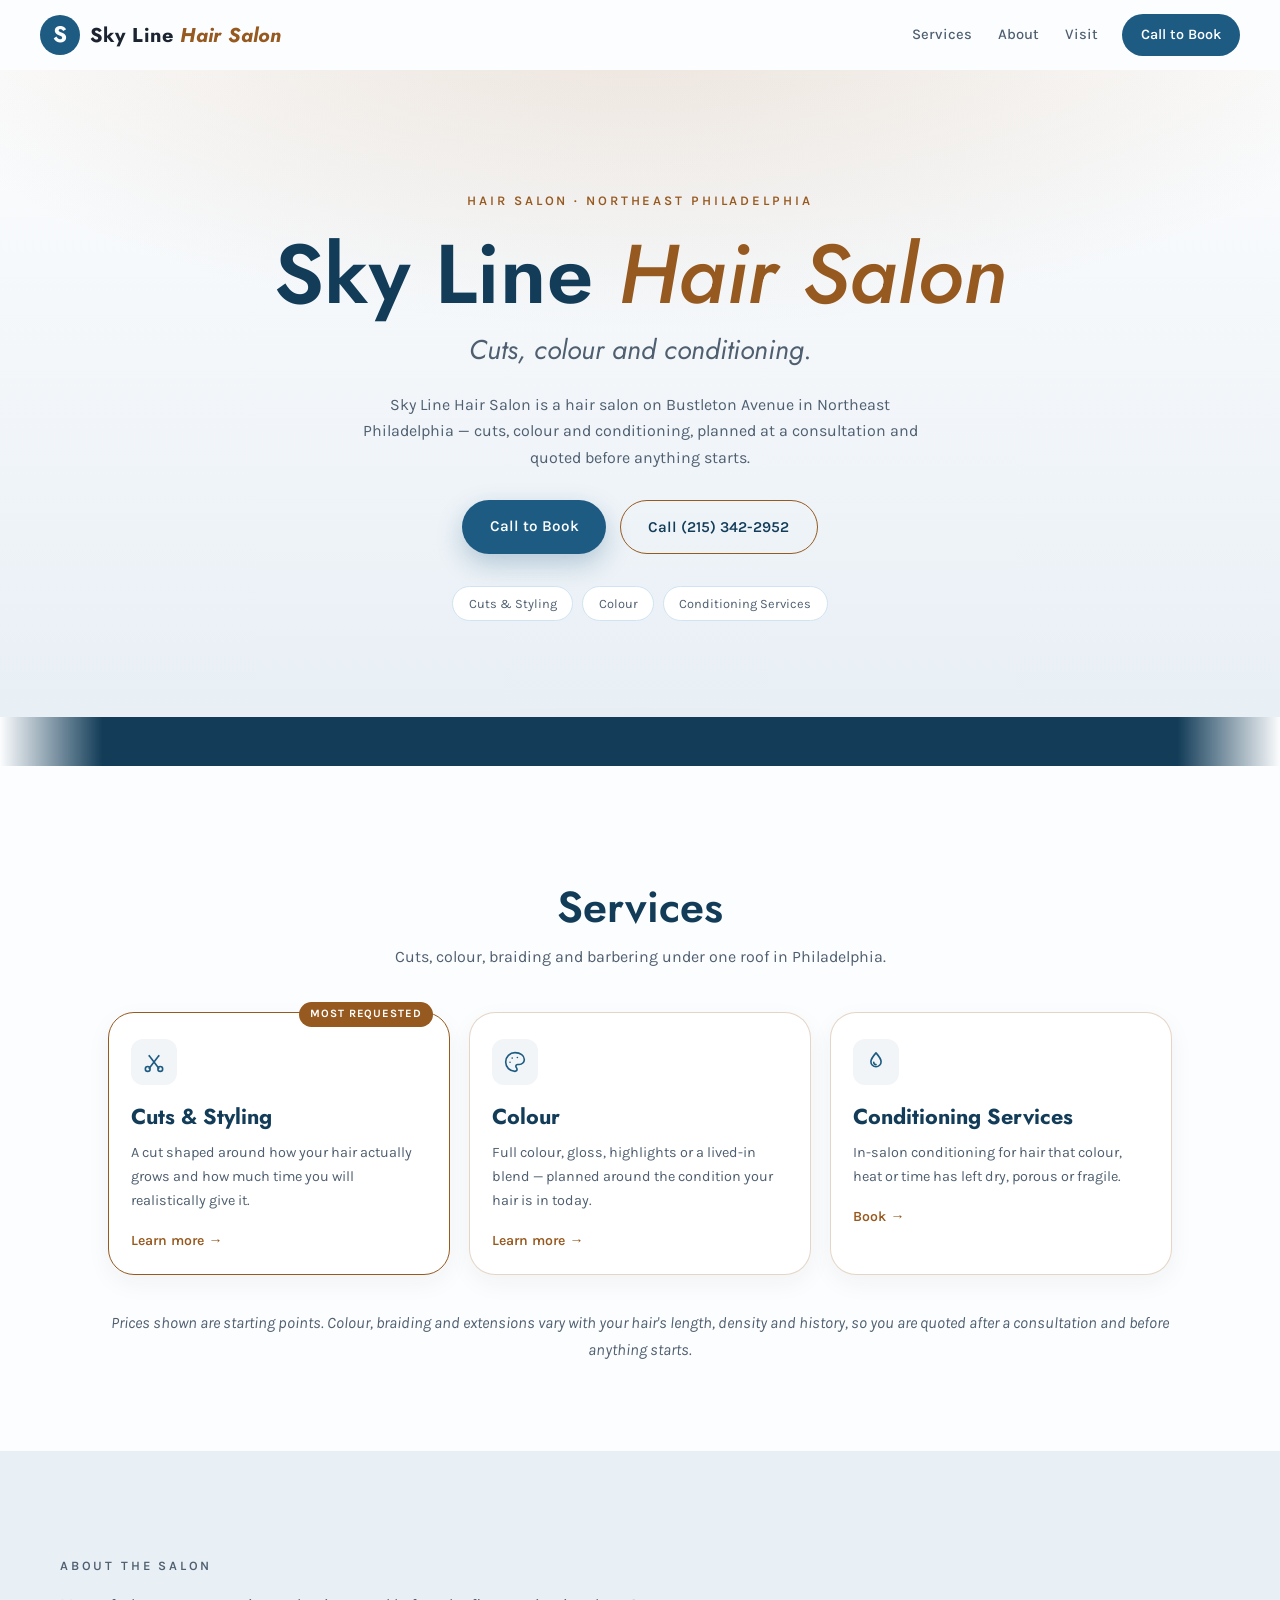
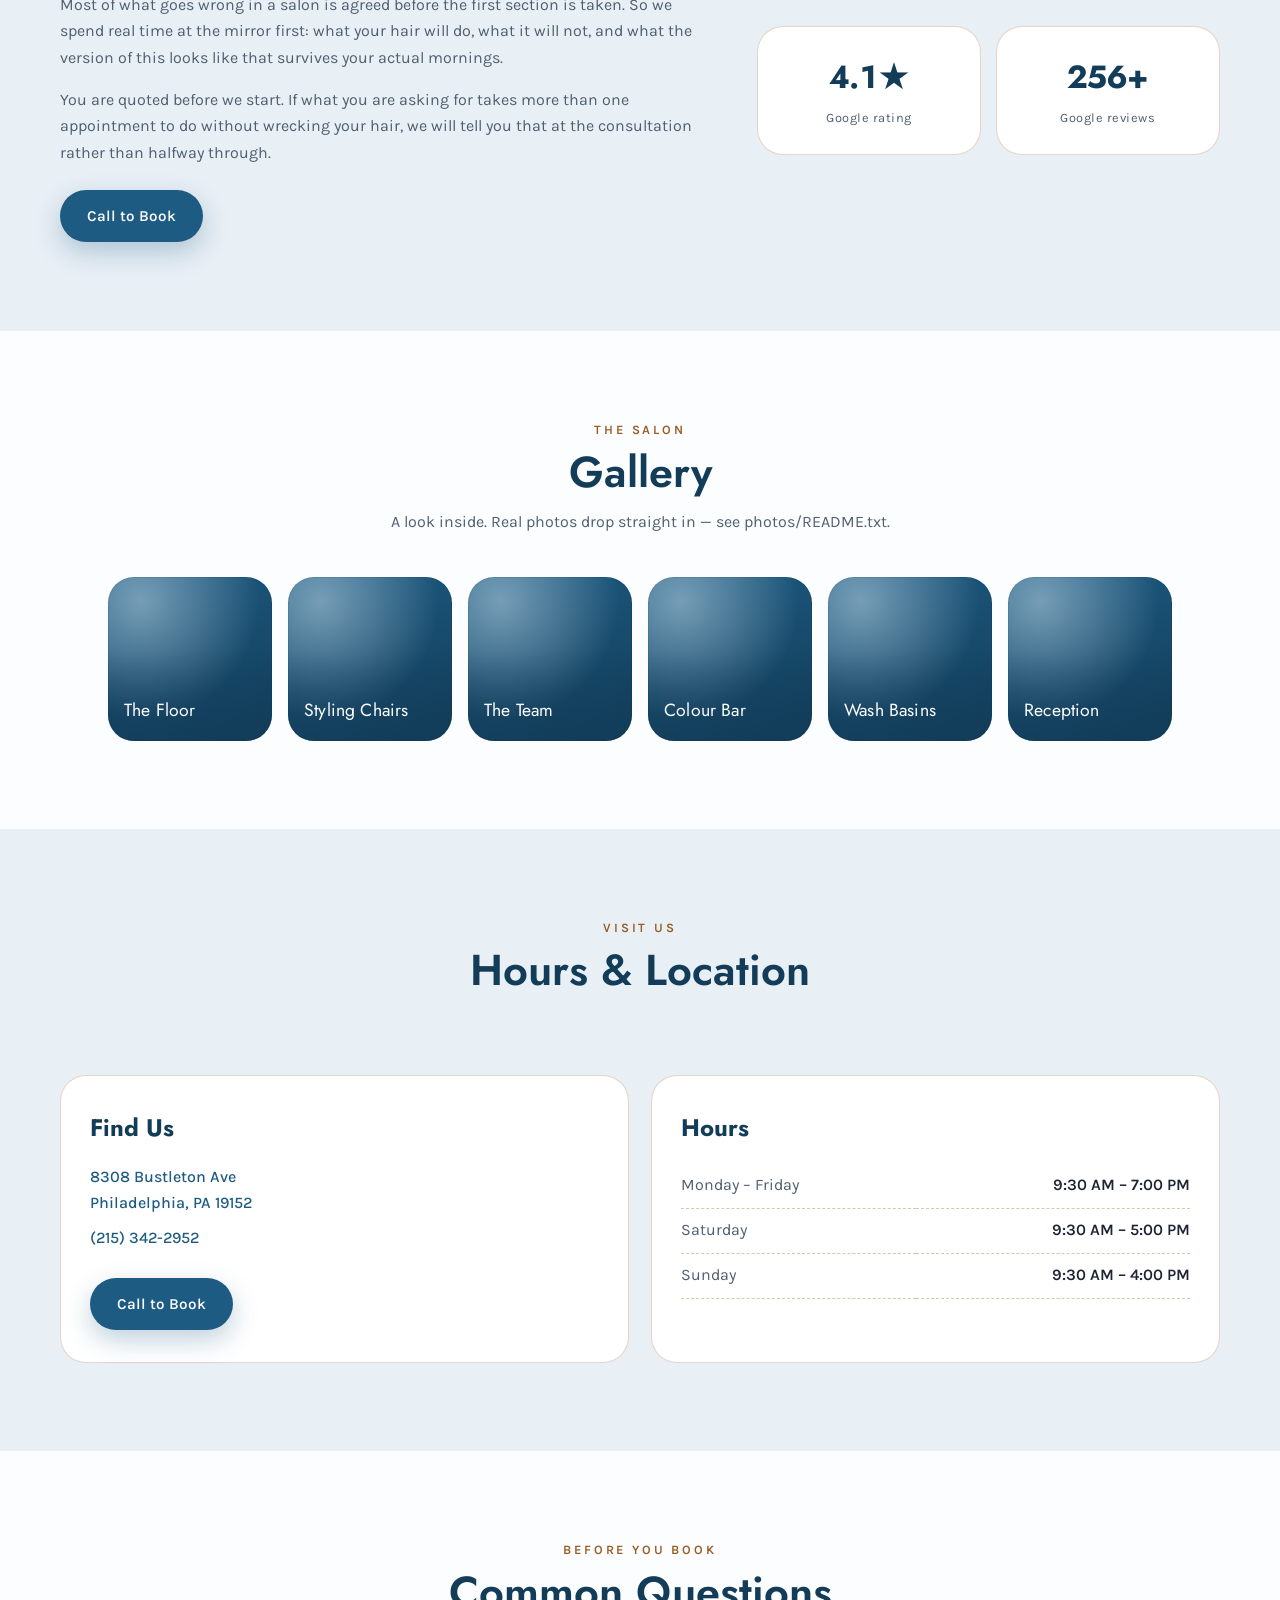
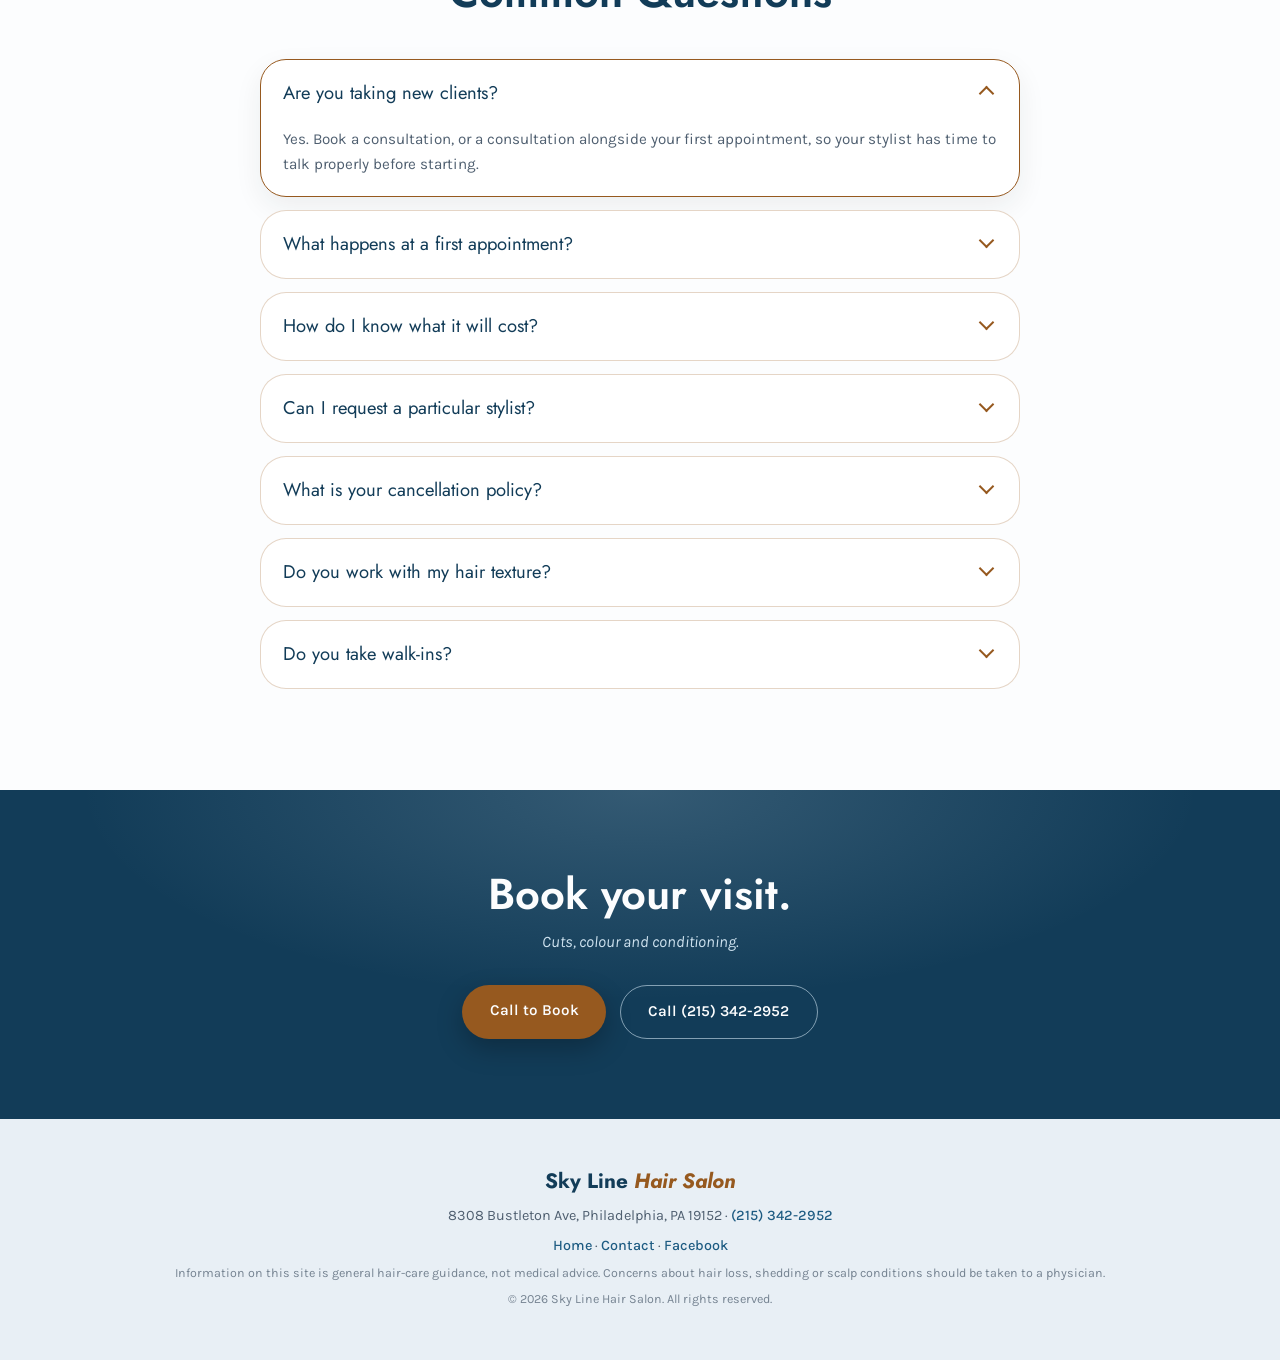
==== commit 1ba249c4: "site-factory: rebuild sky-line-hair-salon" ====
--- a/index.html
+++ b/index.html
@@ -5,7 +5,7 @@
   <meta name="viewport" content="width=device-width, initial-scale=1.0">
   <meta name="description" content="Sky Line Hair Salon — hair salon in Philadelphia offering Cuts &amp; Styling, Colour, Conditioning Services. 8308 Bustleton Ave, Philadelphia. Call (215) 342-2952.">
   <meta name="robots" content="index,follow">
-  <meta name="theme-color" content="#2f5d50">
+  <meta name="theme-color" content="#1d5b82">
   <link rel="canonical" href="https://telldakidd.github.io/sky-line-hair-salon/">
   <meta property="og:type" content="website">
   <meta property="og:site_name" content="Sky Line Hair Salon">
@@ -15,7 +15,7 @@
   <title>Sky Line Hair Salon | Hair Salon In Philadelphia</title>
   <link rel="preconnect" href="https://fonts.googleapis.com">
   <link rel="preconnect" href="https://fonts.gstatic.com" crossorigin>
-  <link href="https://fonts.googleapis.com/css2?family=Lora:ital,wght@0,500;0,600;0,700;1,500&amp;family=Source+Sans+3:wght@400;500;600;700&amp;display=swap" rel="stylesheet">
+  <link href="https://fonts.googleapis.com/css2?family=Jost:wght@500;600;700&amp;family=Karla:wght@400;500;600;700&amp;display=swap" rel="stylesheet">
   <link rel="stylesheet" href="styles.css">
   <script type="application/ld+json">{
   "@context": "https://schema.org",
@@ -170,7 +170,7 @@
   <header class="site-header" data-header>
     <a class="brand" href="#top" aria-label="Sky Line Hair Salon home">
       <span class="brand-mark">S</span>
-      <span class="brand-name">Sky Line Hair Salon</span>
+      <span class="brand-name">Sky Line <em>Hair Salon</em></span>
     </a>
     <nav class="nav" data-nav aria-label="Primary navigation">
       <a href="#services">Services</a>
@@ -189,8 +189,8 @@
       <div class="hero-glow" aria-hidden="true"></div>
       <div class="hero-inner hero-stagger">
         <p class="eyebrow">Hair Salon · Northeast Philadelphia</p>
-        <h1 class="hero-title">Sky Line Hair Salon</h1>
-        <p class="hero-tagline"></p>
+        <h1 class="hero-title">Sky Line <span class="script">Hair Salon</span></h1>
+        <p class="hero-tagline">Cuts, colour and conditioning.</p>
         <p class="hero-copy">Sky Line Hair Salon is a hair salon on Bustleton Avenue in Northeast Philadelphia — cuts, colour and conditioning, planned at a consultation and quoted before anything starts.</p>
         <div class="hero-actions">
           <a class="button primary" href="tel:+12153422952">Call to Book</a>
@@ -351,7 +351,7 @@
 
     <section class="cta-band" id="book">
       <h2>Book your visit.</h2>
-      <p></p>
+      <p>Cuts, colour and conditioning.</p>
       <div class="hero-actions">
         <a class="button primary light" href="tel:+12153422952">Call to Book</a>
         <a class="button ghost" href="tel:+12153422952">Call (215) 342-2952</a>
@@ -360,7 +360,7 @@
   </main>
 
   <footer class="site-footer">
-    <p class="foot-brand">Sky Line Hair Salon</p>
+    <p class="foot-brand">Sky Line <em>Hair Salon</em></p>
     <p>8308 Bustleton Ave, Philadelphia, PA 19152 &middot; <a href="tel:+12153422952">(215) 342-2952</a></p>
     <p>
       <a href="index.html">Home</a> &middot;       <a href="contact.html">Contact</a> &middot;       <a href="https://www.facebook.com/SkyLineSalonLLC/" target="_blank" rel="noopener">Facebook</a>    </p>
--- a/styles.css
+++ b/styles.css
@@ -2,30 +2,30 @@
    Derived from najalabee-medspa/styles.css by tools/extract_css.py.
    Do not hand-edit: re-run the extractor, or add rules to _dental.css instead. */
 :root {
-  --bg: #fffaf3;
-  --bg-alt: #f6ece0;
-  --ink: #2c2620;
-  --ink-soft: #5f5346;
-  --brand: #2f5d50;
-  --brand-deep: #204036;
-  --accent: #a84e22;
-  --accent-soft: #eebd99;
-  --surface: #fffdfa;
-  --radius: 20px;
-  --bg-rgb: 255, 250, 243;
-  --bg-alt-rgb: 246, 236, 224;
-  --brand-rgb: 47, 93, 80;
-  --brand-deep-rgb: 32, 64, 54;
-  --accent-rgb: 168, 78, 34;
-  --accent-soft-rgb: 238, 189, 153;
-  --shadow-rgb: 44, 38, 32;
-  --heading: #204036;
-  --on-brand: #fffaf3;
-  --on-brand-deep: #fffaf3;
-  --on-accent: #fffaf3;
-  --shadow: 0 18px 50px rgba(44, 38, 32, 0.10);
-  --font-display: "Lora", Georgia, serif;
-  --font-body: "Source Sans 3", -apple-system, sans-serif;
+  --bg: #fcfdfe;
+  --bg-alt: #e8eff5;
+  --ink: #1b2430;
+  --ink-soft: #4f5f70;
+  --brand: #1d5b82;
+  --brand-deep: #123c58;
+  --accent: #96591f;
+  --accent-soft: #cfe3f0;
+  --surface: #ffffff;
+  --radius: 26px;
+  --bg-rgb: 252, 253, 254;
+  --bg-alt-rgb: 232, 239, 245;
+  --brand-rgb: 29, 91, 130;
+  --brand-deep-rgb: 18, 60, 88;
+  --accent-rgb: 150, 89, 31;
+  --accent-soft-rgb: 207, 227, 240;
+  --shadow-rgb: 27, 36, 48;
+  --heading: #123c58;
+  --on-brand: #fcfdfe;
+  --on-brand-deep: #fcfdfe;
+  --on-accent: #fcfdfe;
+  --shadow: 0 18px 50px rgba(27, 36, 48, 0.10);
+  --font-display: "Jost", "Futura", sans-serif;
+  --font-body: "Karla", -apple-system, sans-serif;
 }
 
 * { margin: 0; padding: 0; box-sizing: border-box; }
